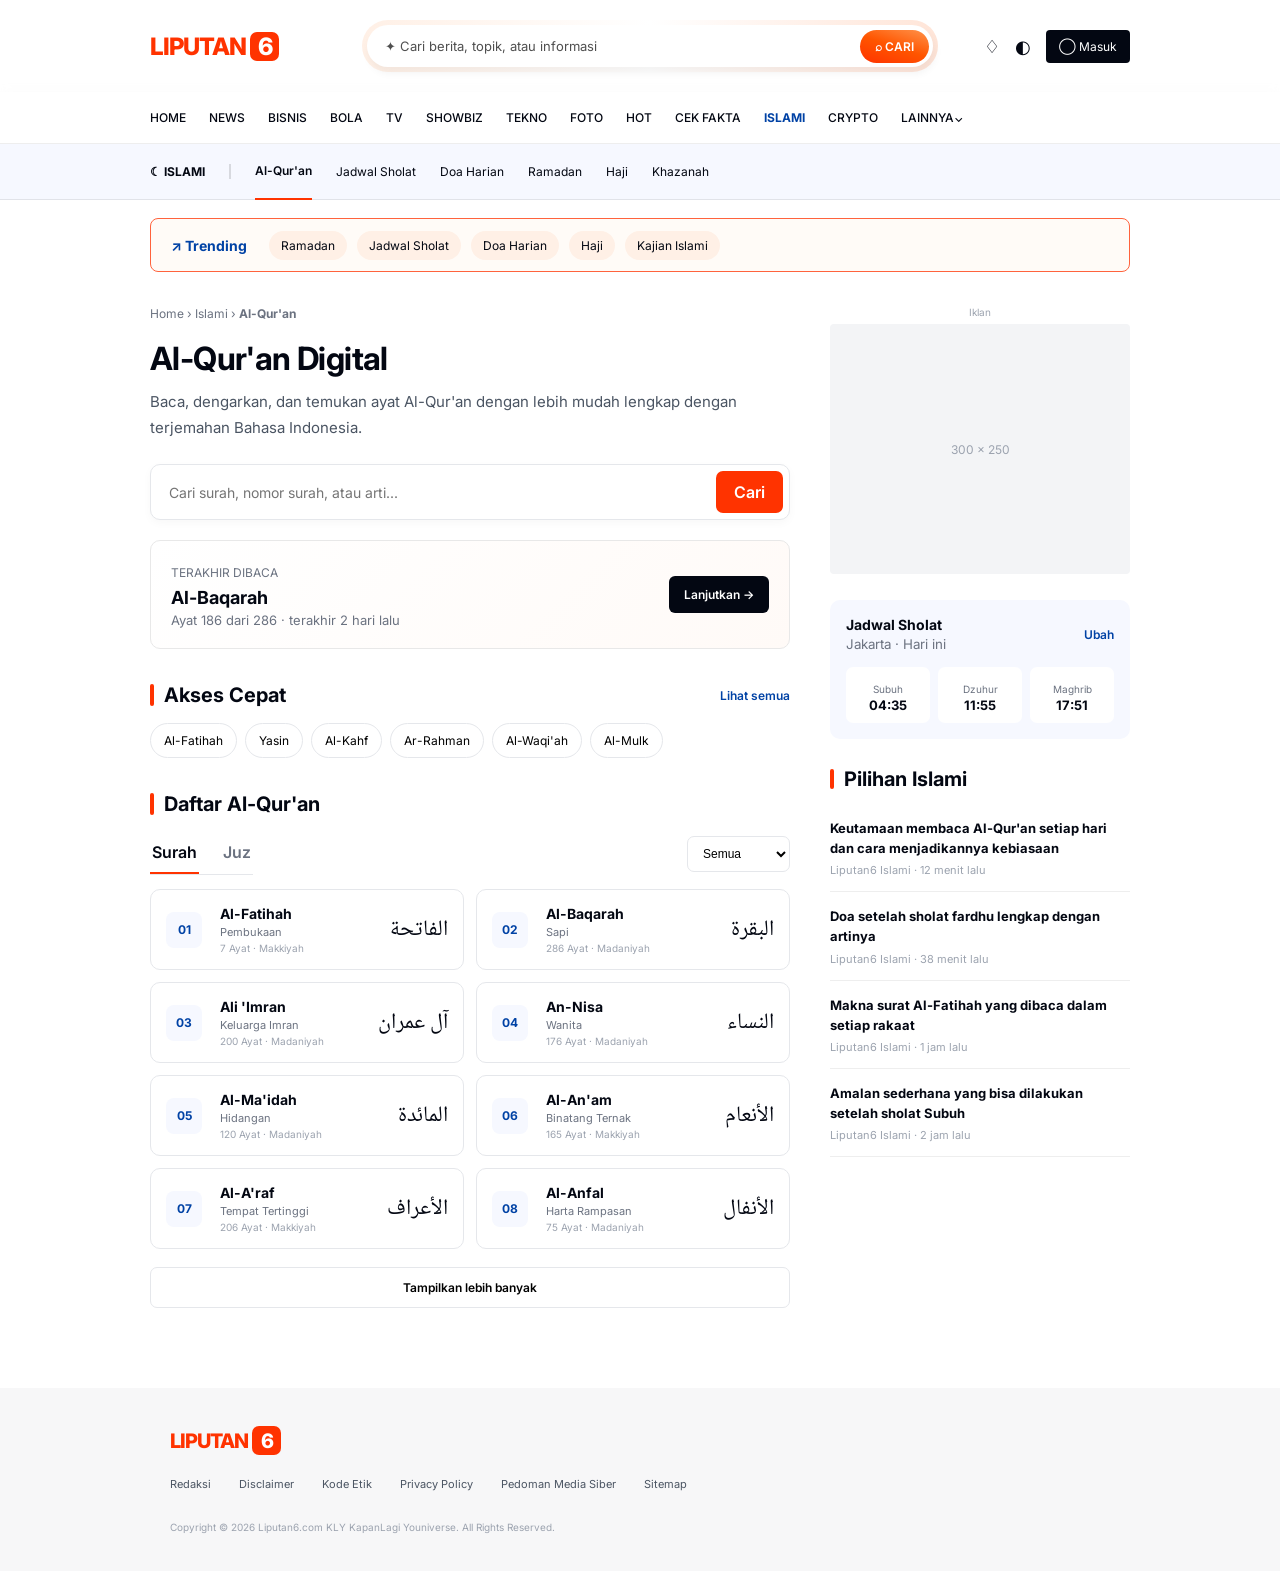
==== index.html @ 3c43d846 "Add initial Liputan6 Quran prototype" ====
<!DOCTYPE html>
<html lang="id">
<head>
<meta charset="UTF-8">
<meta name="viewport" content="width=device-width, initial-scale=1.0">
<title>Liputan6 Quran — Prototype</title>
<style>
@import url('https://fonts.googleapis.com/css2?family=Inter:wght@400;500;600;700&family=Noto+Naskh+Arabic:wght@400;500;600;700&display=swap');
:root{--ink:#030712;--muted:#6B7280;--gray:#4F4F4F;--line:#E5E7EB;--box:#F6F8FF;--orange:#FF3300;--orange-soft:#FFF0E6;--orange-50:#FFFBF7;--blue:#0042A5;--white:#fff;--green:#148440}
*{box-sizing:border-box}body{margin:0;font-family:Inter,Arial,sans-serif;color:var(--ink);background:#fff}button,input{font:inherit}a{text-decoration:none;color:inherit}.topbar{height:92px;display:flex;align-items:center;justify-content:center;background:#fff}.topbar-inner{width:980px;display:grid;grid-template-columns:180px 1fr 160px;align-items:center;gap:32px}.logo{font-size:24px;font-weight:800;letter-spacing:-1px;color:var(--orange)}.logo span{display:inline-flex;width:29px;height:29px;background:var(--orange);color:#fff;border-radius:7px;align-items:center;justify-content:center;margin-left:4px}.global-search{height:52px;padding:5px;border-radius:999px;background:linear-gradient(90deg,#fff0e6,#fff,#ffe5d8)}.global-search-inner{height:42px;border-radius:999px;background:#fff;box-shadow:2px 6px 8px rgba(0,0,0,.05);display:flex;align-items:center;justify-content:space-between;padding-left:18px}.global-search .placeholder{font-size:13px;color:#4F4F4F}.search-btn{border:0;background:linear-gradient(198deg,#ff934b,#ff5500 50%,#ff3300);color:#fff;border-radius:20px;padding:9px 15px;font-size:12px;font-weight:600;margin-right:4px;cursor:pointer}.actions{display:flex;justify-content:flex-end;align-items:center;gap:15px;font-size:18px}.login{background:#030712;color:#fff;border:0;border-radius:4px;padding:9px 13px;font-size:12px}.mainnav{height:52px;border-bottom:1px solid #eee;box-shadow:0 4px 12px rgba(222,222,222,.18);display:flex;justify-content:center;background:#fff}.mainnav-inner{width:980px;display:flex;align-items:center;gap:23px;font-size:12px;font-weight:500;white-space:nowrap}.mainnav .active{color:var(--blue);font-weight:700}.subnav{height:56px;background:var(--box);border-bottom:1px solid rgba(79,79,79,.12);display:flex;justify-content:center}.subnav-inner{width:980px;display:flex;align-items:center;gap:24px;font-size:12px}.subnav .brand{font-weight:700;border-right:2px solid rgba(79,79,79,.18);padding-right:24px}.subnav a.active{font-weight:600;border-bottom:2px solid var(--orange);height:56px;display:flex;align-items:center}.trending{width:980px;margin:18px auto 0;border:1px solid #ff633d;border-radius:8px;background:var(--orange-50);height:54px;display:flex;align-items:center;padding:0 20px;gap:22px;overflow:hidden}.trending-title{font-size:14px;font-weight:700;color:var(--blue);white-space:nowrap}.chips{display:flex;gap:10px;overflow:hidden}.chip{background:var(--orange-soft);border-radius:999px;padding:7px 12px;font-size:12px;white-space:nowrap}.page{width:980px;margin:34px auto 80px;display:grid;grid-template-columns:640px 300px;gap:40px}.breadcrumb{font-size:12px;color:var(--muted);margin-bottom:18px}h1{font-size:32px;line-height:1.25;margin:0 0 10px;letter-spacing:-.6px}.lead{font-size:15px;line-height:1.7;color:#4B5563;margin:0 0 24px}.qsearch{border:1px solid #E5E7EB;border-radius:10px;padding:6px;background:white;box-shadow:0 3px 10px rgba(0,0,0,.03);display:flex;align-items:center;gap:8px}.qsearch input{border:0;outline:0;flex:1;padding:11px 12px;font-size:14px}.qsearch button{border:0;background:var(--orange);color:#fff;border-radius:7px;padding:11px 18px;font-weight:600;cursor:pointer}.continue{margin-top:20px;border:1px solid #E8E8E8;border-radius:10px;padding:20px;display:flex;justify-content:space-between;align-items:center;background:linear-gradient(135deg,#fff,#fffaf7)}.continue small{font-size:12px;color:var(--muted)}.continue h3{font-size:18px;margin:6px 0 4px}.continue p{font-size:13px;color:var(--muted);margin:0}.continue button{border:0;background:#030712;color:#fff;padding:11px 15px;border-radius:6px;font-size:12px;font-weight:600;cursor:pointer}.section{margin-top:34px}.section-head{display:flex;align-items:center;justify-content:space-between;margin-bottom:16px}.section-title{display:flex;align-items:center;gap:10px;font-size:20px;font-weight:700}.section-title:before{content:"";width:4px;height:22px;background:var(--orange);border-radius:3px}.section-link{font-size:12px;color:var(--blue);font-weight:600}.quick{display:flex;gap:8px;flex-wrap:wrap}.quick button{border:1px solid #E5E7EB;background:#fff;border-radius:999px;padding:9px 13px;font-size:12px;cursor:pointer}.quick button:hover{border-color:var(--orange);background:var(--orange-50)}.tabs-row{display:flex;align-items:center;justify-content:space-between;margin-bottom:14px}.tabs{display:flex;border-bottom:1px solid #e5e7eb;gap:22px}.tab{border:0;background:none;padding:10px 2px;font-weight:600;color:#6b7280;cursor:pointer;border-bottom:2px solid transparent}.tab.active{color:var(--ink);border-color:var(--orange)}.filter{border:1px solid #e5e7eb;background:#fff;border-radius:7px;padding:9px 11px;font-size:12px}.surah-grid{display:grid;grid-template-columns:1fr 1fr;gap:12px}.surah{border:1px solid #E5E7EB;border-radius:10px;padding:15px;display:grid;grid-template-columns:42px 1fr auto;gap:12px;align-items:center;cursor:pointer;transition:.18s}.surah:hover{border-color:#FF8E73;box-shadow:0 4px 14px rgba(255,51,0,.07);transform:translateY(-1px)}.num{width:36px;height:36px;border-radius:8px;background:var(--box);display:flex;align-items:center;justify-content:center;font-size:12px;font-weight:700;color:var(--blue)}.surah h4{font-size:14px;margin:0 0 3px}.surah .meaning{font-size:11px;color:var(--muted)}.arabic{font-family:"Noto Naskh Arabic",serif;font-size:22px;text-align:right}.meta{font-size:10px;color:#9CA3AF;margin-top:3px}.load{margin-top:18px;width:100%;padding:12px;border:1px solid #e5e7eb;background:#fff;border-radius:7px;font-size:12px;font-weight:600;cursor:pointer}.adlabel{text-align:center;font-size:10px;color:#9ca3af;margin-bottom:6px}.adbox{height:250px;background:#f3f4f6;border-radius:4px;display:flex;align-items:center;justify-content:center;color:#9ca3af;font-size:12px}.side-section{margin-top:28px}.side-title{display:flex;align-items:center;gap:10px;font-size:20px;font-weight:700;margin-bottom:13px}.side-title:before{content:"";width:4px;height:20px;background:var(--orange);border-radius:2px}.sidecard{border-bottom:1px solid #eee;padding:14px 0}.sidecard strong{font-size:13px;line-height:1.55;display:block}.sidecard span{font-size:11px;color:#9ca3af;display:block;margin-top:5px}.prayer{background:var(--box);border-radius:10px;padding:16px;margin-top:26px}.prayer-head{display:flex;justify-content:space-between;align-items:center}.prayer h4{margin:0;font-size:14px}.prayer small{color:#6b7280}.times{display:grid;grid-template-columns:repeat(3,1fr);gap:8px;margin-top:14px}.time{background:#fff;padding:10px 6px;border-radius:7px;text-align:center}.time b{display:block;font-size:13px}.time span{font-size:10px;color:#6b7280}.reader-overlay{position:fixed;inset:0;background:rgba(3,7,18,.48);display:none;align-items:flex-end;justify-content:center;z-index:20}.reader-overlay.open{display:flex}.reader{background:#fff;width:min(760px,100%);max-height:90vh;border-radius:18px 18px 0 0;overflow:auto;padding:24px}.reader-top{display:flex;align-items:flex-start;justify-content:space-between;border-bottom:1px solid #eee;padding-bottom:16px}.reader-top h2{margin:0;font-size:22px}.reader-top p{margin:5px 0 0;color:#6b7280;font-size:12px}.close{border:0;background:#f3f4f6;border-radius:50%;width:34px;height:34px;cursor:pointer}.verse{padding:24px 0;border-bottom:1px solid #eee}.verse-no{font-size:11px;color:var(--blue);font-weight:700}.verse-ar{font-family:"Noto Naskh Arabic",serif;font-size:32px;line-height:1.8;text-align:right;margin:16px 0}.latin{font-size:13px;font-style:italic;color:#4b5563;line-height:1.7}.translation{font-size:14px;line-height:1.8}.verse-actions{display:flex;gap:8px;margin-top:13px}.verse-actions button{border:1px solid #e5e7eb;background:#fff;border-radius:6px;padding:7px 10px;font-size:11px}.toast{position:fixed;bottom:18px;left:50%;transform:translateX(-50%);background:#030712;color:#fff;padding:10px 14px;border-radius:8px;font-size:12px;opacity:0;pointer-events:none;transition:.2s;z-index:30}.toast.show{opacity:1}.footer{background:#f7f7f8;padding:38px 0;margin-top:70px}.footer-inner{width:940px;margin:auto}.footer .logo{font-size:20px}.footer-links{font-size:11px;color:#4b5563;margin-top:22px;display:flex;gap:28px}.copyright{font-size:10px;color:#9ca3af;margin-top:30px}@media(max-width:900px){.topbar{height:64px}.topbar-inner{width:100%;padding:0 14px;display:flex;justify-content:space-between}.logo{font-size:20px}.logo span{width:25px;height:25px}.global-search{display:none}.actions .icon{display:none}.mainnav{overflow:hidden;height:46px;justify-content:flex-start}.mainnav-inner{padding:0 14px;overflow:auto;gap:20px}.subnav{height:48px;overflow:auto;justify-content:flex-start}.subnav-inner{padding:0 14px;width:max-content}.subnav a.active{height:48px}.trending{display:none}.page{width:auto;margin:22px 14px 60px;display:block}.breadcrumb{margin-bottom:12px}h1{font-size:27px}.lead{font-size:14px}.continue{padding:16px;align-items:flex-start;gap:14px}.continue button{white-space:nowrap}.surah-grid{grid-template-columns:1fr}.sidebar{margin-top:40px}.adbox{height:160px}.footer-inner{width:auto;margin:0 14px}.footer-links{flex-wrap:wrap;gap:14px}.reader{padding:18px}.verse-ar{font-size:28px}}
</style>
</head>
<body>
<header><div class="topbar"><div class="topbar-inner"><div class="logo">LIPUTAN<span>6</span></div><div class="global-search"><div class="global-search-inner"><div class="placeholder">✦ Cari berita, topik, atau informasi</div><button class="search-btn">⌕ CARI</button></div></div><div class="actions"><span class="icon">♢</span><span class="icon">◐</span><button class="login">◯ Masuk</button></div></div></div><nav class="mainnav"><div class="mainnav-inner"><a>HOME</a><a>NEWS</a><a>BISNIS</a><a>BOLA</a><a>TV</a><a>SHOWBIZ</a><a>TEKNO</a><a>FOTO</a><a>HOT</a><a>CEK FAKTA</a><a class="active">ISLAMI</a><a>CRYPTO</a><a>LAINNYA⌄</a></div></nav><div class="subnav"><div class="subnav-inner"><span class="brand">☾ ISLAMI</span><a class="active">Al-Qur'an</a><a>Jadwal Sholat</a><a>Doa Harian</a><a>Ramadan</a><a>Haji</a><a>Khazanah</a></div></div></header>
<div class="trending"><div class="trending-title">↗ Trending</div><div class="chips"><div class="chip">Ramadan</div><div class="chip">Jadwal Sholat</div><div class="chip">Doa Harian</div><div class="chip">Haji</div><div class="chip">Kajian Islami</div></div></div>
<main class="page"><section><div class="breadcrumb">Home › Islami › <b>Al-Qur'an</b></div><h1>Al-Qur'an Digital</h1><p class="lead">Baca, dengarkan, dan temukan ayat Al-Qur'an dengan lebih mudah lengkap dengan terjemahan Bahasa Indonesia.</p><div class="qsearch"><input id="searchInput" placeholder="Cari surah, nomor surah, atau arti..." /><button onclick="doSearch()">Cari</button></div><div class="continue"><div><small>TERAKHIR DIBACA</small><h3>Al-Baqarah</h3><p>Ayat 186 dari 286 · terakhir 2 hari lalu</p></div><button onclick="openReader('Al-Baqarah','البقرة','Sapi · 286 Ayat · Madaniyah')">Lanjutkan →</button></div><div class="section"><div class="section-head"><div class="section-title">Akses Cepat</div><a class="section-link">Lihat semua</a></div><div class="quick"><button onclick="quickOpen('Al-Fatihah','الفاتحة','Pembukaan · 7 Ayat · Makkiyah')">Al-Fatihah</button><button onclick="quickOpen('Yasin','يس','Yasin · 83 Ayat · Makkiyah')">Yasin</button><button onclick="quickOpen('Al-Kahf','الكهف','Gua · 110 Ayat · Makkiyah')">Al-Kahf</button><button onclick="quickOpen('Ar-Rahman','الرحمن','Yang Maha Pengasih · 78 Ayat')">Ar-Rahman</button><button onclick="quickOpen('Al-Waqi\'ah','الواقعة','Hari Kiamat · 96 Ayat')">Al-Waqi'ah</button><button onclick="quickOpen('Al-Mulk','الملك','Kerajaan · 30 Ayat · Makkiyah')">Al-Mulk</button></div></div><div class="section"><div class="section-head"><div class="section-title">Daftar Al-Qur'an</div></div><div class="tabs-row"><div class="tabs"><button class="tab active" data-tab="surah">Surah</button><button class="tab" data-tab="juz">Juz</button></div><select class="filter" id="filter"><option>Semua</option><option>Makkiyah</option><option>Madaniyah</option></select></div><div id="surahGrid" class="surah-grid"></div><button class="load" id="loadBtn" onclick="loadMore()">Tampilkan lebih banyak</button></div></section><aside class="sidebar"><div class="adlabel">Iklan</div><div class="adbox">300 × 250</div><div class="prayer"><div class="prayer-head"><div><h4>Jadwal Sholat</h4><small>Jakarta · Hari ini</small></div><span style="color:#0042A5;font-size:12px;font-weight:600">Ubah</span></div><div class="times"><div class="time"><span>Subuh</span><b>04:35</b></div><div class="time"><span>Dzuhur</span><b>11:55</b></div><div class="time"><span>Maghrib</span><b>17:51</b></div></div></div><div class="side-section"><div class="side-title">Pilihan Islami</div><div class="sidecard"><strong>Keutamaan membaca Al-Qur'an setiap hari dan cara menjadikannya kebiasaan</strong><span>Liputan6 Islami · 12 menit lalu</span></div><div class="sidecard"><strong>Doa setelah sholat fardhu lengkap dengan artinya</strong><span>Liputan6 Islami · 38 menit lalu</span></div><div class="sidecard"><strong>Makna surat Al-Fatihah yang dibaca dalam setiap rakaat</strong><span>Liputan6 Islami · 1 jam lalu</span></div><div class="sidecard"><strong>Amalan sederhana yang bisa dilakukan setelah sholat Subuh</strong><span>Liputan6 Islami · 2 jam lalu</span></div></div></aside></main>
<div class="reader-overlay" id="readerOverlay" onclick="if(event.target===this)closeReader()"><div class="reader"><div class="reader-top"><div><h2 id="readerTitle">Al-Fatihah</h2><p id="readerMeta">Pembukaan · 7 Ayat · Makkiyah</p></div><button class="close" onclick="closeReader()">✕</button></div><div class="verse"><div class="verse-no">AYAT 1</div><div class="verse-ar">بِسْمِ اللَّهِ الرَّحْمَنِ الرَّحِيمِ</div><div class="latin">Bismillāhir-raḥmānir-raḥīm</div><p class="translation">Dengan nama Allah Yang Maha Pengasih, Maha Penyayang.</p><div class="verse-actions"><button onclick="toast('Audio diputar')">▶ Dengarkan</button><button onclick="toast('Ayat disimpan')">♡ Simpan</button><button onclick="toast('Tautan ayat disalin')">↗ Bagikan</button></div></div><div class="verse"><div class="verse-no">AYAT 2</div><div class="verse-ar">الْحَمْدُ لِلَّهِ رَبِّ الْعَالَمِينَ</div><div class="latin">Al-ḥamdu lillāhi rabbil-'ālamīn</div><p class="translation">Segala puji bagi Allah, Tuhan seluruh alam.</p><div class="verse-actions"><button onclick="toast('Audio diputar')">▶ Dengarkan</button><button onclick="toast('Ayat disimpan')">♡ Simpan</button><button onclick="toast('Tautan ayat disalin')">↗ Bagikan</button></div></div></div></div><div class="toast" id="toast"></div><footer class="footer"><div class="footer-inner"><div class="logo">LIPUTAN<span>6</span></div><div class="footer-links"><span>Redaksi</span><span>Disclaimer</span><span>Kode Etik</span><span>Privacy Policy</span><span>Pedoman Media Siber</span><span>Sitemap</span></div><div class="copyright">Copyright © 2026 Liputan6.com KLY KapanLagi Youniverse. All Rights Reserved.</div></div></footer>
<script>
const surahs=[[1,"Al-Fatihah","Pembukaan","الفاتحة","7 Ayat · Makkiyah"],[2,"Al-Baqarah","Sapi","البقرة","286 Ayat · Madaniyah"],[3,"Ali 'Imran","Keluarga Imran","آل عمران","200 Ayat · Madaniyah"],[4,"An-Nisa","Wanita","النساء","176 Ayat · Madaniyah"],[5,"Al-Ma'idah","Hidangan","المائدة","120 Ayat · Madaniyah"],[6,"Al-An'am","Binatang Ternak","الأنعام","165 Ayat · Makkiyah"],[7,"Al-A'raf","Tempat Tertinggi","الأعراف","206 Ayat · Makkiyah"],[8,"Al-Anfal","Harta Rampasan","الأنفال","75 Ayat · Madaniyah"],[9,"At-Taubah","Pengampunan","التوبة","129 Ayat · Madaniyah"],[10,"Yunus","Nabi Yunus","يونس","109 Ayat · Makkiyah"],[11,"Hud","Nabi Hud","هود","123 Ayat · Makkiyah"],[12,"Yusuf","Nabi Yusuf","يوسف","111 Ayat · Makkiyah"],[13,"Ar-Ra'd","Guruh","الرعد","43 Ayat · Madaniyah"],[14,"Ibrahim","Nabi Ibrahim","إبراهيم","52 Ayat · Makkiyah"],[15,"Al-Hijr","Hijr","الحجر","99 Ayat · Makkiyah"],[16,"An-Nahl","Lebah","النحل","128 Ayat · Makkiyah"]];let shown=8;function card(s){return `<div class="surah" onclick="openReader('${s[1].replace(/'/g,"\\'")}','${s[3]}','${s[2]} · ${s[4]}')"><div class="num">${String(s[0]).padStart(2,'0')}</div><div><h4>${s[1]}</h4><div class="meaning">${s[2]}</div><div class="meta">${s[4]}</div></div><div class="arabic">${s[3]}</div></div>`}function render(list=surahs.slice(0,shown)){document.getElementById('surahGrid').innerHTML=list.map(card).join('');document.getElementById('loadBtn').style.display=list.length>=surahs.length?'none':'block'}function loadMore(){shown=Math.min(shown+8,surahs.length);render()}function doSearch(){const q=document.getElementById('searchInput').value.toLowerCase().trim();if(!q){render();return}const f=surahs.filter(s=>s.join(' ').toLowerCase().includes(q));render(f);toast(f.length?`${f.length} surah ditemukan`:'Surah tidak ditemukan')}document.getElementById('searchInput').addEventListener('keydown',e=>{if(e.key==='Enter')doSearch()});document.getElementById('filter').addEventListener('change',e=>{let v=e.target.value;render(v==='Semua'?surahs.slice(0,shown):surahs.filter(s=>s[4].includes(v)))});document.querySelectorAll('.tab').forEach(t=>t.onclick=()=>{document.querySelectorAll('.tab').forEach(x=>x.classList.remove('active'));t.classList.add('active');if(t.dataset.tab==='juz'){document.getElementById('surahGrid').innerHTML=Array.from({length:10},(_,i)=>`<div class="surah"><div class="num">${i+1}</div><div><h4>Juz ${i+1}</h4><div class="meaning">Baca berdasarkan pembagian juz</div></div><div style="font-size:18px">→</div></div>`).join('');document.getElementById('loadBtn').style.display='none'}else render()});function quickOpen(a,b,c){openReader(a,b,c)}function openReader(name,arabic,meta){document.getElementById('readerTitle').textContent=name+' · '+arabic;document.getElementById('readerMeta').textContent=meta;document.getElementById('readerOverlay').classList.add('open');document.body.style.overflow='hidden'}function closeReader(){document.getElementById('readerOverlay').classList.remove('open');document.body.style.overflow=''}function toast(msg){const t=document.getElementById('toast');t.textContent=msg;t.classList.add('show');setTimeout(()=>t.classList.remove('show'),1600)}render();
</script>
</body>
</html>
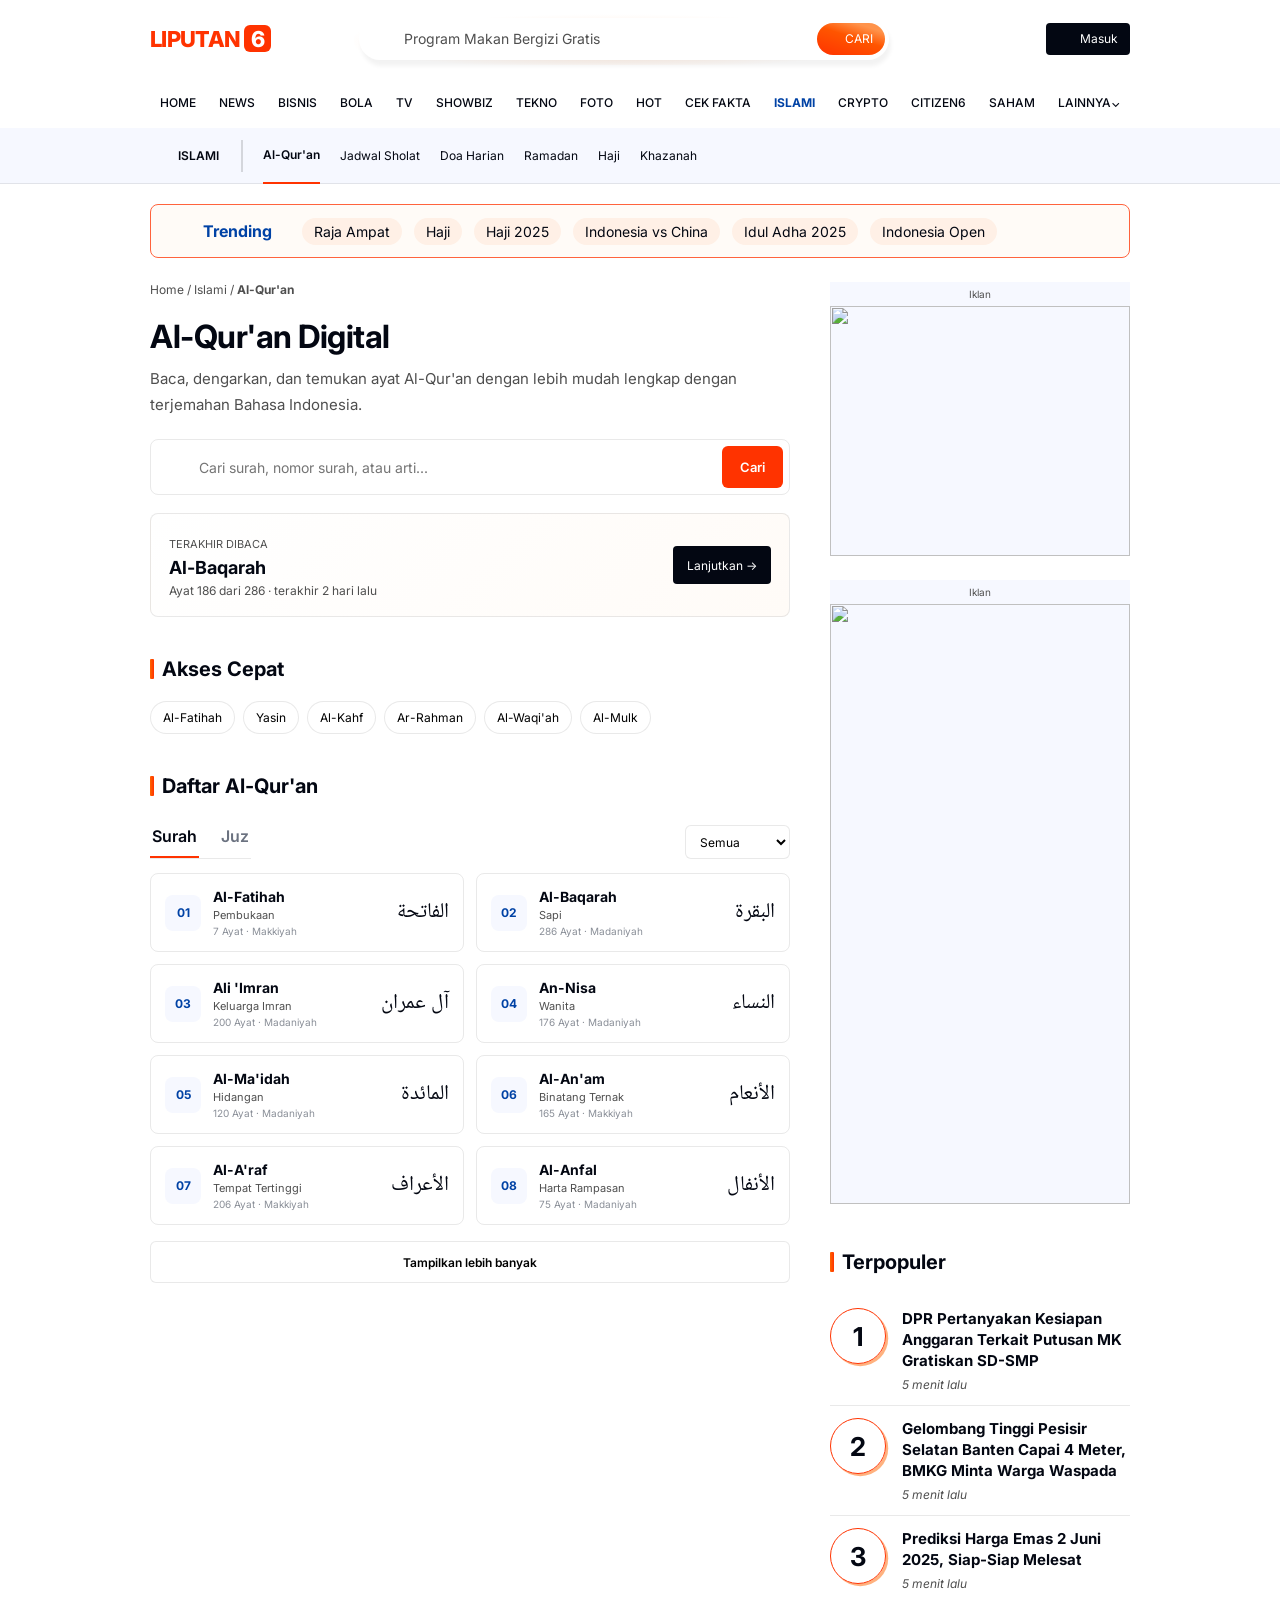
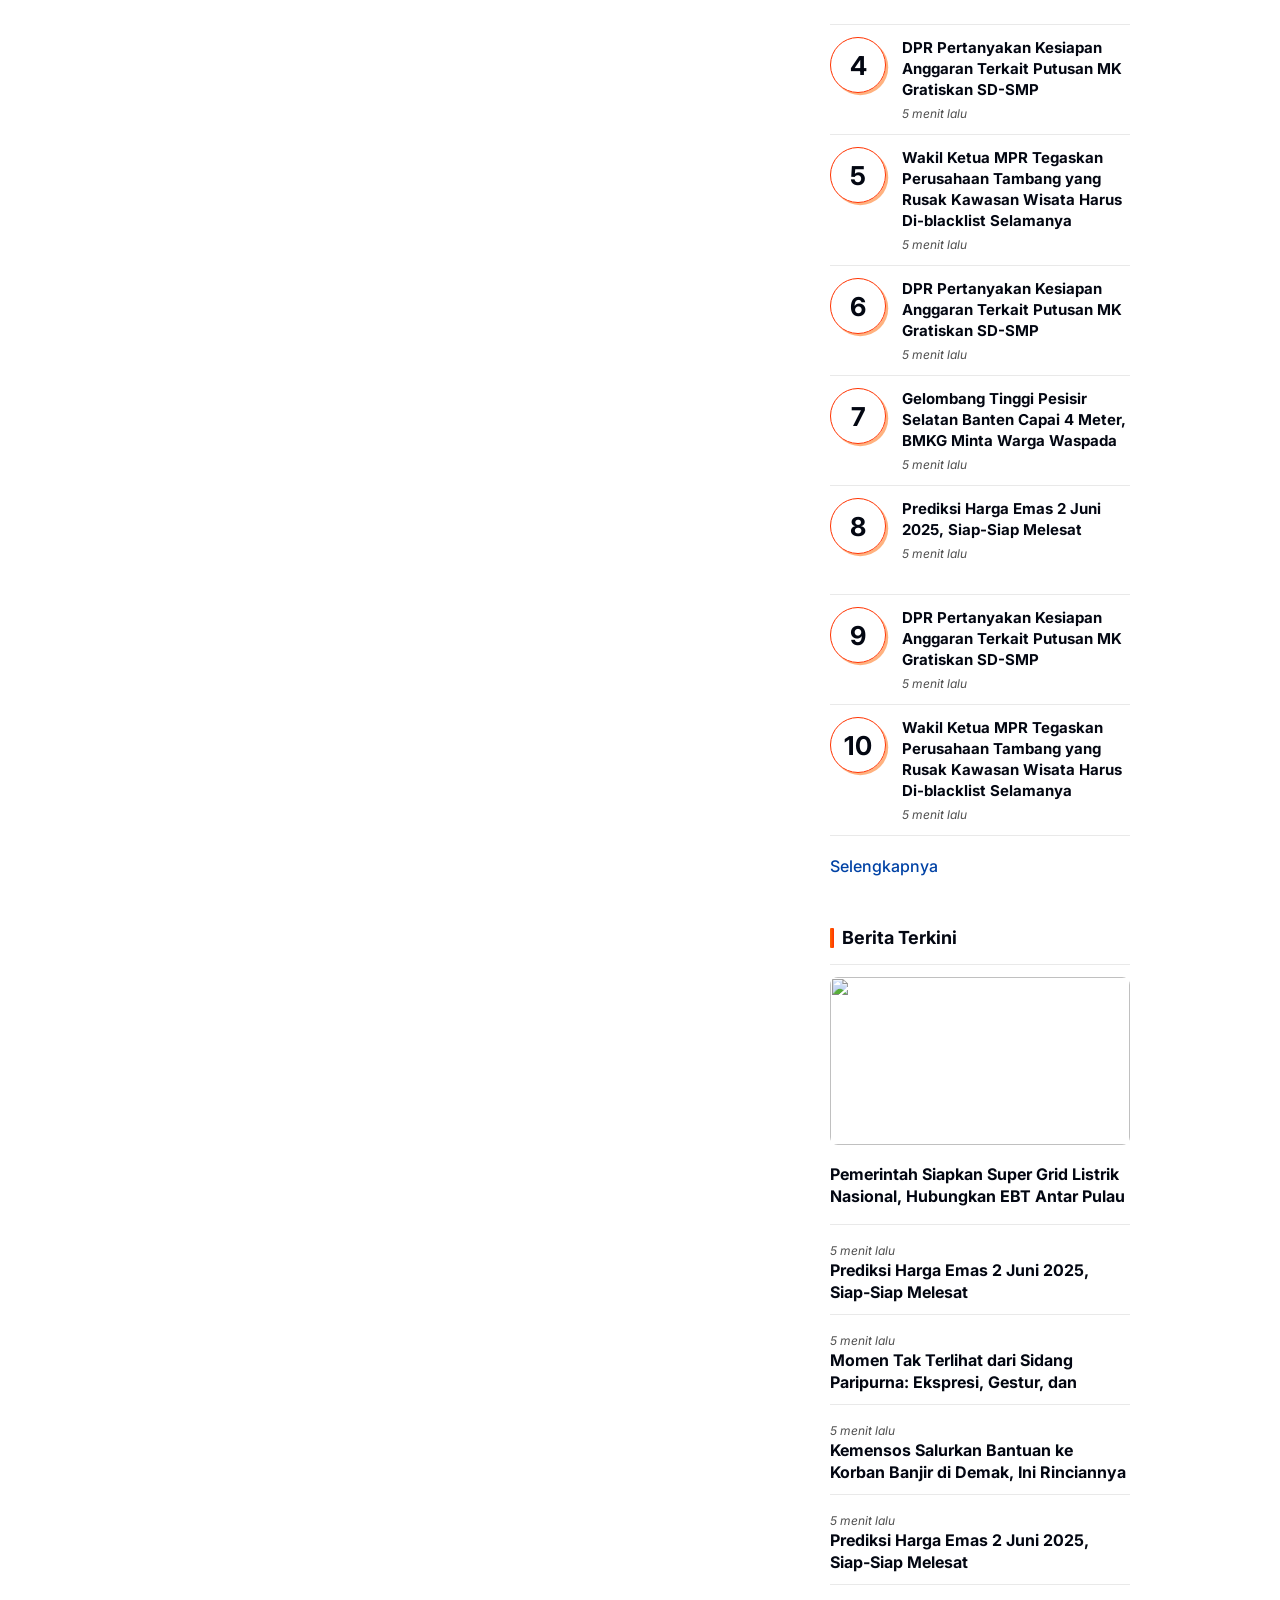
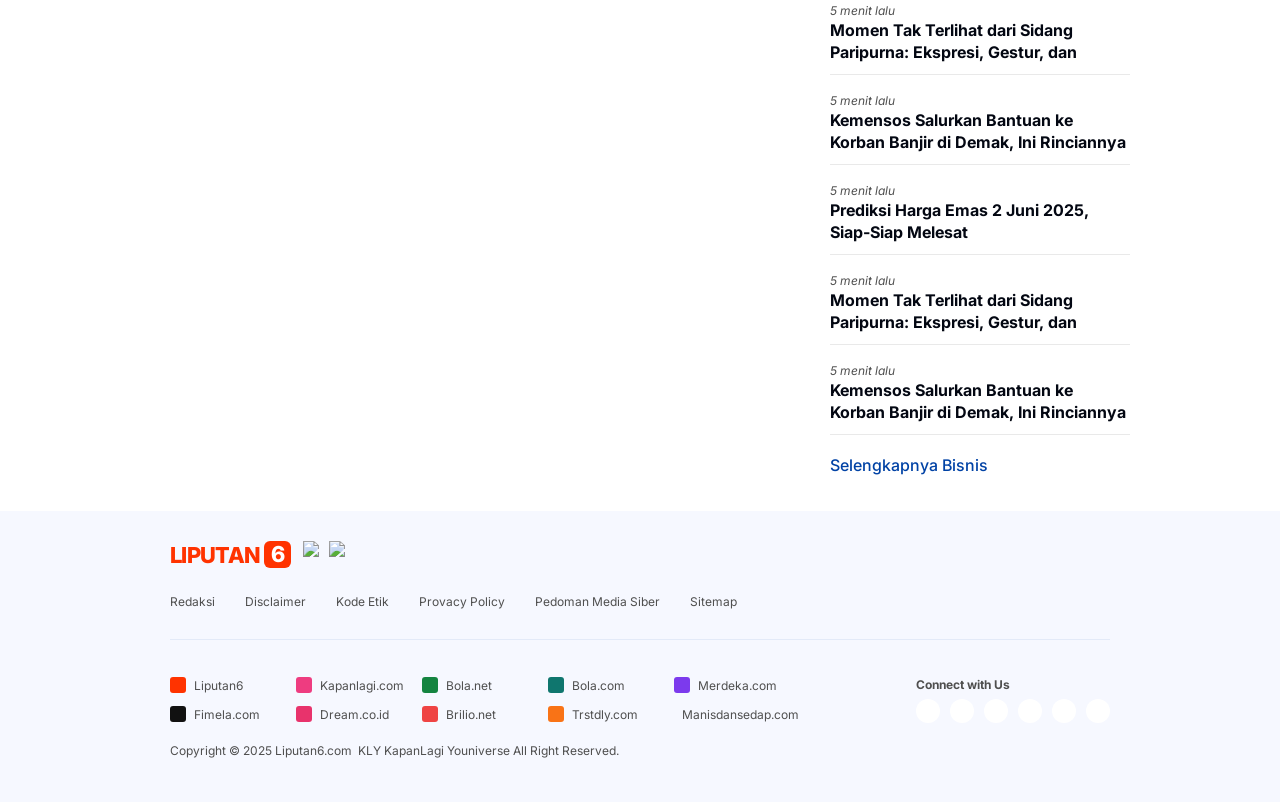
==== commit b9382d89: "Point main entry to Figma-aligned prototype" ====
--- a/index.html
+++ b/index.html
@@ -1,22 +1 @@
-<!DOCTYPE html>
-<html lang="id">
-<head>
-<meta charset="UTF-8">
-<meta name="viewport" content="width=device-width, initial-scale=1.0">
-<title>Liputan6 Quran — Prototype</title>
-<style>
-@import url('https://fonts.googleapis.com/css2?family=Inter:wght@400;500;600;700&family=Noto+Naskh+Arabic:wght@400;500;600;700&display=swap');
-:root{--ink:#030712;--muted:#6B7280;--gray:#4F4F4F;--line:#E5E7EB;--box:#F6F8FF;--orange:#FF3300;--orange-soft:#FFF0E6;--orange-50:#FFFBF7;--blue:#0042A5;--white:#fff;--green:#148440}
-*{box-sizing:border-box}body{margin:0;font-family:Inter,Arial,sans-serif;color:var(--ink);background:#fff}button,input{font:inherit}a{text-decoration:none;color:inherit}.topbar{height:92px;display:flex;align-items:center;justify-content:center;background:#fff}.topbar-inner{width:980px;display:grid;grid-template-columns:180px 1fr 160px;align-items:center;gap:32px}.logo{font-size:24px;font-weight:800;letter-spacing:-1px;color:var(--orange)}.logo span{display:inline-flex;width:29px;height:29px;background:var(--orange);color:#fff;border-radius:7px;align-items:center;justify-content:center;margin-left:4px}.global-search{height:52px;padding:5px;border-radius:999px;background:linear-gradient(90deg,#fff0e6,#fff,#ffe5d8)}.global-search-inner{height:42px;border-radius:999px;background:#fff;box-shadow:2px 6px 8px rgba(0,0,0,.05);display:flex;align-items:center;justify-content:space-between;padding-left:18px}.global-search .placeholder{font-size:13px;color:#4F4F4F}.search-btn{border:0;background:linear-gradient(198deg,#ff934b,#ff5500 50%,#ff3300);color:#fff;border-radius:20px;padding:9px 15px;font-size:12px;font-weight:600;margin-right:4px;cursor:pointer}.actions{display:flex;justify-content:flex-end;align-items:center;gap:15px;font-size:18px}.login{background:#030712;color:#fff;border:0;border-radius:4px;padding:9px 13px;font-size:12px}.mainnav{height:52px;border-bottom:1px solid #eee;box-shadow:0 4px 12px rgba(222,222,222,.18);display:flex;justify-content:center;background:#fff}.mainnav-inner{width:980px;display:flex;align-items:center;gap:23px;font-size:12px;font-weight:500;white-space:nowrap}.mainnav .active{color:var(--blue);font-weight:700}.subnav{height:56px;background:var(--box);border-bottom:1px solid rgba(79,79,79,.12);display:flex;justify-content:center}.subnav-inner{width:980px;display:flex;align-items:center;gap:24px;font-size:12px}.subnav .brand{font-weight:700;border-right:2px solid rgba(79,79,79,.18);padding-right:24px}.subnav a.active{font-weight:600;border-bottom:2px solid var(--orange);height:56px;display:flex;align-items:center}.trending{width:980px;margin:18px auto 0;border:1px solid #ff633d;border-radius:8px;background:var(--orange-50);height:54px;display:flex;align-items:center;padding:0 20px;gap:22px;overflow:hidden}.trending-title{font-size:14px;font-weight:700;color:var(--blue);white-space:nowrap}.chips{display:flex;gap:10px;overflow:hidden}.chip{background:var(--orange-soft);border-radius:999px;padding:7px 12px;font-size:12px;white-space:nowrap}.page{width:980px;margin:34px auto 80px;display:grid;grid-template-columns:640px 300px;gap:40px}.breadcrumb{font-size:12px;color:var(--muted);margin-bottom:18px}h1{font-size:32px;line-height:1.25;margin:0 0 10px;letter-spacing:-.6px}.lead{font-size:15px;line-height:1.7;color:#4B5563;margin:0 0 24px}.qsearch{border:1px solid #E5E7EB;border-radius:10px;padding:6px;background:white;box-shadow:0 3px 10px rgba(0,0,0,.03);display:flex;align-items:center;gap:8px}.qsearch input{border:0;outline:0;flex:1;padding:11px 12px;font-size:14px}.qsearch button{border:0;background:var(--orange);color:#fff;border-radius:7px;padding:11px 18px;font-weight:600;cursor:pointer}.continue{margin-top:20px;border:1px solid #E8E8E8;border-radius:10px;padding:20px;display:flex;justify-content:space-between;align-items:center;background:linear-gradient(135deg,#fff,#fffaf7)}.continue small{font-size:12px;color:var(--muted)}.continue h3{font-size:18px;margin:6px 0 4px}.continue p{font-size:13px;color:var(--muted);margin:0}.continue button{border:0;background:#030712;color:#fff;padding:11px 15px;border-radius:6px;font-size:12px;font-weight:600;cursor:pointer}.section{margin-top:34px}.section-head{display:flex;align-items:center;justify-content:space-between;margin-bottom:16px}.section-title{display:flex;align-items:center;gap:10px;font-size:20px;font-weight:700}.section-title:before{content:"";width:4px;height:22px;background:var(--orange);border-radius:3px}.section-link{font-size:12px;color:var(--blue);font-weight:600}.quick{display:flex;gap:8px;flex-wrap:wrap}.quick button{border:1px solid #E5E7EB;background:#fff;border-radius:999px;padding:9px 13px;font-size:12px;cursor:pointer}.quick button:hover{border-color:var(--orange);background:var(--orange-50)}.tabs-row{display:flex;align-items:center;justify-content:space-between;margin-bottom:14px}.tabs{display:flex;border-bottom:1px solid #e5e7eb;gap:22px}.tab{border:0;background:none;padding:10px 2px;font-weight:600;color:#6b7280;cursor:pointer;border-bottom:2px solid transparent}.tab.active{color:var(--ink);border-color:var(--orange)}.filter{border:1px solid #e5e7eb;background:#fff;border-radius:7px;padding:9px 11px;font-size:12px}.surah-grid{display:grid;grid-template-columns:1fr 1fr;gap:12px}.surah{border:1px solid #E5E7EB;border-radius:10px;padding:15px;display:grid;grid-template-columns:42px 1fr auto;gap:12px;align-items:center;cursor:pointer;transition:.18s}.surah:hover{border-color:#FF8E73;box-shadow:0 4px 14px rgba(255,51,0,.07);transform:translateY(-1px)}.num{width:36px;height:36px;border-radius:8px;background:var(--box);display:flex;align-items:center;justify-content:center;font-size:12px;font-weight:700;color:var(--blue)}.surah h4{font-size:14px;margin:0 0 3px}.surah .meaning{font-size:11px;color:var(--muted)}.arabic{font-family:"Noto Naskh Arabic",serif;font-size:22px;text-align:right}.meta{font-size:10px;color:#9CA3AF;margin-top:3px}.load{margin-top:18px;width:100%;padding:12px;border:1px solid #e5e7eb;background:#fff;border-radius:7px;font-size:12px;font-weight:600;cursor:pointer}.adlabel{text-align:center;font-size:10px;color:#9ca3af;margin-bottom:6px}.adbox{height:250px;background:#f3f4f6;border-radius:4px;display:flex;align-items:center;justify-content:center;color:#9ca3af;font-size:12px}.side-section{margin-top:28px}.side-title{display:flex;align-items:center;gap:10px;font-size:20px;font-weight:700;margin-bottom:13px}.side-title:before{content:"";width:4px;height:20px;background:var(--orange);border-radius:2px}.sidecard{border-bottom:1px solid #eee;padding:14px 0}.sidecard strong{font-size:13px;line-height:1.55;display:block}.sidecard span{font-size:11px;color:#9ca3af;display:block;margin-top:5px}.prayer{background:var(--box);border-radius:10px;padding:16px;margin-top:26px}.prayer-head{display:flex;justify-content:space-between;align-items:center}.prayer h4{margin:0;font-size:14px}.prayer small{color:#6b7280}.times{display:grid;grid-template-columns:repeat(3,1fr);gap:8px;margin-top:14px}.time{background:#fff;padding:10px 6px;border-radius:7px;text-align:center}.time b{display:block;font-size:13px}.time span{font-size:10px;color:#6b7280}.reader-overlay{position:fixed;inset:0;background:rgba(3,7,18,.48);display:none;align-items:flex-end;justify-content:center;z-index:20}.reader-overlay.open{display:flex}.reader{background:#fff;width:min(760px,100%);max-height:90vh;border-radius:18px 18px 0 0;overflow:auto;padding:24px}.reader-top{display:flex;align-items:flex-start;justify-content:space-between;border-bottom:1px solid #eee;padding-bottom:16px}.reader-top h2{margin:0;font-size:22px}.reader-top p{margin:5px 0 0;color:#6b7280;font-size:12px}.close{border:0;background:#f3f4f6;border-radius:50%;width:34px;height:34px;cursor:pointer}.verse{padding:24px 0;border-bottom:1px solid #eee}.verse-no{font-size:11px;color:var(--blue);font-weight:700}.verse-ar{font-family:"Noto Naskh Arabic",serif;font-size:32px;line-height:1.8;text-align:right;margin:16px 0}.latin{font-size:13px;font-style:italic;color:#4b5563;line-height:1.7}.translation{font-size:14px;line-height:1.8}.verse-actions{display:flex;gap:8px;margin-top:13px}.verse-actions button{border:1px solid #e5e7eb;background:#fff;border-radius:6px;padding:7px 10px;font-size:11px}.toast{position:fixed;bottom:18px;left:50%;transform:translateX(-50%);background:#030712;color:#fff;padding:10px 14px;border-radius:8px;font-size:12px;opacity:0;pointer-events:none;transition:.2s;z-index:30}.toast.show{opacity:1}.footer{background:#f7f7f8;padding:38px 0;margin-top:70px}.footer-inner{width:940px;margin:auto}.footer .logo{font-size:20px}.footer-links{font-size:11px;color:#4b5563;margin-top:22px;display:flex;gap:28px}.copyright{font-size:10px;color:#9ca3af;margin-top:30px}@media(max-width:900px){.topbar{height:64px}.topbar-inner{width:100%;padding:0 14px;display:flex;justify-content:space-between}.logo{font-size:20px}.logo span{width:25px;height:25px}.global-search{display:none}.actions .icon{display:none}.mainnav{overflow:hidden;height:46px;justify-content:flex-start}.mainnav-inner{padding:0 14px;overflow:auto;gap:20px}.subnav{height:48px;overflow:auto;justify-content:flex-start}.subnav-inner{padding:0 14px;width:max-content}.subnav a.active{height:48px}.trending{display:none}.page{width:auto;margin:22px 14px 60px;display:block}.breadcrumb{margin-bottom:12px}h1{font-size:27px}.lead{font-size:14px}.continue{padding:16px;align-items:flex-start;gap:14px}.continue button{white-space:nowrap}.surah-grid{grid-template-columns:1fr}.sidebar{margin-top:40px}.adbox{height:160px}.footer-inner{width:auto;margin:0 14px}.footer-links{flex-wrap:wrap;gap:14px}.reader{padding:18px}.verse-ar{font-size:28px}}
-</style>
-</head>
-<body>
-<header><div class="topbar"><div class="topbar-inner"><div class="logo">LIPUTAN<span>6</span></div><div class="global-search"><div class="global-search-inner"><div class="placeholder">✦ Cari berita, topik, atau informasi</div><button class="search-btn">⌕ CARI</button></div></div><div class="actions"><span class="icon">♢</span><span class="icon">◐</span><button class="login">◯ Masuk</button></div></div></div><nav class="mainnav"><div class="mainnav-inner"><a>HOME</a><a>NEWS</a><a>BISNIS</a><a>BOLA</a><a>TV</a><a>SHOWBIZ</a><a>TEKNO</a><a>FOTO</a><a>HOT</a><a>CEK FAKTA</a><a class="active">ISLAMI</a><a>CRYPTO</a><a>LAINNYA⌄</a></div></nav><div class="subnav"><div class="subnav-inner"><span class="brand">☾ ISLAMI</span><a class="active">Al-Qur'an</a><a>Jadwal Sholat</a><a>Doa Harian</a><a>Ramadan</a><a>Haji</a><a>Khazanah</a></div></div></header>
-<div class="trending"><div class="trending-title">↗ Trending</div><div class="chips"><div class="chip">Ramadan</div><div class="chip">Jadwal Sholat</div><div class="chip">Doa Harian</div><div class="chip">Haji</div><div class="chip">Kajian Islami</div></div></div>
-<main class="page"><section><div class="breadcrumb">Home › Islami › <b>Al-Qur'an</b></div><h1>Al-Qur'an Digital</h1><p class="lead">Baca, dengarkan, dan temukan ayat Al-Qur'an dengan lebih mudah lengkap dengan terjemahan Bahasa Indonesia.</p><div class="qsearch"><input id="searchInput" placeholder="Cari surah, nomor surah, atau arti..." /><button onclick="doSearch()">Cari</button></div><div class="continue"><div><small>TERAKHIR DIBACA</small><h3>Al-Baqarah</h3><p>Ayat 186 dari 286 · terakhir 2 hari lalu</p></div><button onclick="openReader('Al-Baqarah','البقرة','Sapi · 286 Ayat · Madaniyah')">Lanjutkan →</button></div><div class="section"><div class="section-head"><div class="section-title">Akses Cepat</div><a class="section-link">Lihat semua</a></div><div class="quick"><button onclick="quickOpen('Al-Fatihah','الفاتحة','Pembukaan · 7 Ayat · Makkiyah')">Al-Fatihah</button><button onclick="quickOpen('Yasin','يس','Yasin · 83 Ayat · Makkiyah')">Yasin</button><button onclick="quickOpen('Al-Kahf','الكهف','Gua · 110 Ayat · Makkiyah')">Al-Kahf</button><button onclick="quickOpen('Ar-Rahman','الرحمن','Yang Maha Pengasih · 78 Ayat')">Ar-Rahman</button><button onclick="quickOpen('Al-Waqi\'ah','الواقعة','Hari Kiamat · 96 Ayat')">Al-Waqi'ah</button><button onclick="quickOpen('Al-Mulk','الملك','Kerajaan · 30 Ayat · Makkiyah')">Al-Mulk</button></div></div><div class="section"><div class="section-head"><div class="section-title">Daftar Al-Qur'an</div></div><div class="tabs-row"><div class="tabs"><button class="tab active" data-tab="surah">Surah</button><button class="tab" data-tab="juz">Juz</button></div><select class="filter" id="filter"><option>Semua</option><option>Makkiyah</option><option>Madaniyah</option></select></div><div id="surahGrid" class="surah-grid"></div><button class="load" id="loadBtn" onclick="loadMore()">Tampilkan lebih banyak</button></div></section><aside class="sidebar"><div class="adlabel">Iklan</div><div class="adbox">300 × 250</div><div class="prayer"><div class="prayer-head"><div><h4>Jadwal Sholat</h4><small>Jakarta · Hari ini</small></div><span style="color:#0042A5;font-size:12px;font-weight:600">Ubah</span></div><div class="times"><div class="time"><span>Subuh</span><b>04:35</b></div><div class="time"><span>Dzuhur</span><b>11:55</b></div><div class="time"><span>Maghrib</span><b>17:51</b></div></div></div><div class="side-section"><div class="side-title">Pilihan Islami</div><div class="sidecard"><strong>Keutamaan membaca Al-Qur'an setiap hari dan cara menjadikannya kebiasaan</strong><span>Liputan6 Islami · 12 menit lalu</span></div><div class="sidecard"><strong>Doa setelah sholat fardhu lengkap dengan artinya</strong><span>Liputan6 Islami · 38 menit lalu</span></div><div class="sidecard"><strong>Makna surat Al-Fatihah yang dibaca dalam setiap rakaat</strong><span>Liputan6 Islami · 1 jam lalu</span></div><div class="sidecard"><strong>Amalan sederhana yang bisa dilakukan setelah sholat Subuh</strong><span>Liputan6 Islami · 2 jam lalu</span></div></div></aside></main>
-<div class="reader-overlay" id="readerOverlay" onclick="if(event.target===this)closeReader()"><div class="reader"><div class="reader-top"><div><h2 id="readerTitle">Al-Fatihah</h2><p id="readerMeta">Pembukaan · 7 Ayat · Makkiyah</p></div><button class="close" onclick="closeReader()">✕</button></div><div class="verse"><div class="verse-no">AYAT 1</div><div class="verse-ar">بِسْمِ اللَّهِ الرَّحْمَنِ الرَّحِيمِ</div><div class="latin">Bismillāhir-raḥmānir-raḥīm</div><p class="translation">Dengan nama Allah Yang Maha Pengasih, Maha Penyayang.</p><div class="verse-actions"><button onclick="toast('Audio diputar')">▶ Dengarkan</button><button onclick="toast('Ayat disimpan')">♡ Simpan</button><button onclick="toast('Tautan ayat disalin')">↗ Bagikan</button></div></div><div class="verse"><div class="verse-no">AYAT 2</div><div class="verse-ar">الْحَمْدُ لِلَّهِ رَبِّ الْعَالَمِينَ</div><div class="latin">Al-ḥamdu lillāhi rabbil-'ālamīn</div><p class="translation">Segala puji bagi Allah, Tuhan seluruh alam.</p><div class="verse-actions"><button onclick="toast('Audio diputar')">▶ Dengarkan</button><button onclick="toast('Ayat disimpan')">♡ Simpan</button><button onclick="toast('Tautan ayat disalin')">↗ Bagikan</button></div></div></div></div><div class="toast" id="toast"></div><footer class="footer"><div class="footer-inner"><div class="logo">LIPUTAN<span>6</span></div><div class="footer-links"><span>Redaksi</span><span>Disclaimer</span><span>Kode Etik</span><span>Privacy Policy</span><span>Pedoman Media Siber</span><span>Sitemap</span></div><div class="copyright">Copyright © 2026 Liputan6.com KLY KapanLagi Youniverse. All Rights Reserved.</div></div></footer>
-<script>
-const surahs=[[1,"Al-Fatihah","Pembukaan","الفاتحة","7 Ayat · Makkiyah"],[2,"Al-Baqarah","Sapi","البقرة","286 Ayat · Madaniyah"],[3,"Ali 'Imran","Keluarga Imran","آل عمران","200 Ayat · Madaniyah"],[4,"An-Nisa","Wanita","النساء","176 Ayat · Madaniyah"],[5,"Al-Ma'idah","Hidangan","المائدة","120 Ayat · Madaniyah"],[6,"Al-An'am","Binatang Ternak","الأنعام","165 Ayat · Makkiyah"],[7,"Al-A'raf","Tempat Tertinggi","الأعراف","206 Ayat · Makkiyah"],[8,"Al-Anfal","Harta Rampasan","الأنفال","75 Ayat · Madaniyah"],[9,"At-Taubah","Pengampunan","التوبة","129 Ayat · Madaniyah"],[10,"Yunus","Nabi Yunus","يونس","109 Ayat · Makkiyah"],[11,"Hud","Nabi Hud","هود","123 Ayat · Makkiyah"],[12,"Yusuf","Nabi Yusuf","يوسف","111 Ayat · Makkiyah"],[13,"Ar-Ra'd","Guruh","الرعد","43 Ayat · Madaniyah"],[14,"Ibrahim","Nabi Ibrahim","إبراهيم","52 Ayat · Makkiyah"],[15,"Al-Hijr","Hijr","الحجر","99 Ayat · Makkiyah"],[16,"An-Nahl","Lebah","النحل","128 Ayat · Makkiyah"]];let shown=8;function card(s){return `<div class="surah" onclick="openReader('${s[1].replace(/'/g,"\\'")}','${s[3]}','${s[2]} · ${s[4]}')"><div class="num">${String(s[0]).padStart(2,'0')}</div><div><h4>${s[1]}</h4><div class="meaning">${s[2]}</div><div class="meta">${s[4]}</div></div><div class="arabic">${s[3]}</div></div>`}function render(list=surahs.slice(0,shown)){document.getElementById('surahGrid').innerHTML=list.map(card).join('');document.getElementById('loadBtn').style.display=list.length>=surahs.length?'none':'block'}function loadMore(){shown=Math.min(shown+8,surahs.length);render()}function doSearch(){const q=document.getElementById('searchInput').value.toLowerCase().trim();if(!q){render();return}const f=surahs.filter(s=>s.join(' ').toLowerCase().includes(q));render(f);toast(f.length?`${f.length} surah ditemukan`:'Surah tidak ditemukan')}document.getElementById('searchInput').addEventListener('keydown',e=>{if(e.key==='Enter')doSearch()});document.getElementById('filter').addEventListener('change',e=>{let v=e.target.value;render(v==='Semua'?surahs.slice(0,shown):surahs.filter(s=>s[4].includes(v)))});document.querySelectorAll('.tab').forEach(t=>t.onclick=()=>{document.querySelectorAll('.tab').forEach(x=>x.classList.remove('active'));t.classList.add('active');if(t.dataset.tab==='juz'){document.getElementById('surahGrid').innerHTML=Array.from({length:10},(_,i)=>`<div class="surah"><div class="num">${i+1}</div><div><h4>Juz ${i+1}</h4><div class="meaning">Baca berdasarkan pembagian juz</div></div><div style="font-size:18px">→</div></div>`).join('');document.getElementById('loadBtn').style.display='none'}else render()});function quickOpen(a,b,c){openReader(a,b,c)}function openReader(name,arabic,meta){document.getElementById('readerTitle').textContent=name+' · '+arabic;document.getElementById('readerMeta').textContent=meta;document.getElementById('readerOverlay').classList.add('open');document.body.style.overflow='hidden'}function closeReader(){document.getElementById('readerOverlay').classList.remove('open');document.body.style.overflow=''}function toast(msg){const t=document.getElementById('toast');t.textContent=msg;t.classList.add('show');setTimeout(()=>t.classList.remove('show'),1600)}render();
-</script>
-</body>
-</html>+<!doctype html><html><head><meta charset="utf-8"><meta http-equiv="refresh" content="0; url=./prototype-v2.html"><meta name="viewport" content="width=device-width,initial-scale=1"><title>Al-Qur'an Liputan6</title></head><body><script>location.replace('./prototype-v2.html')</script></body></html>
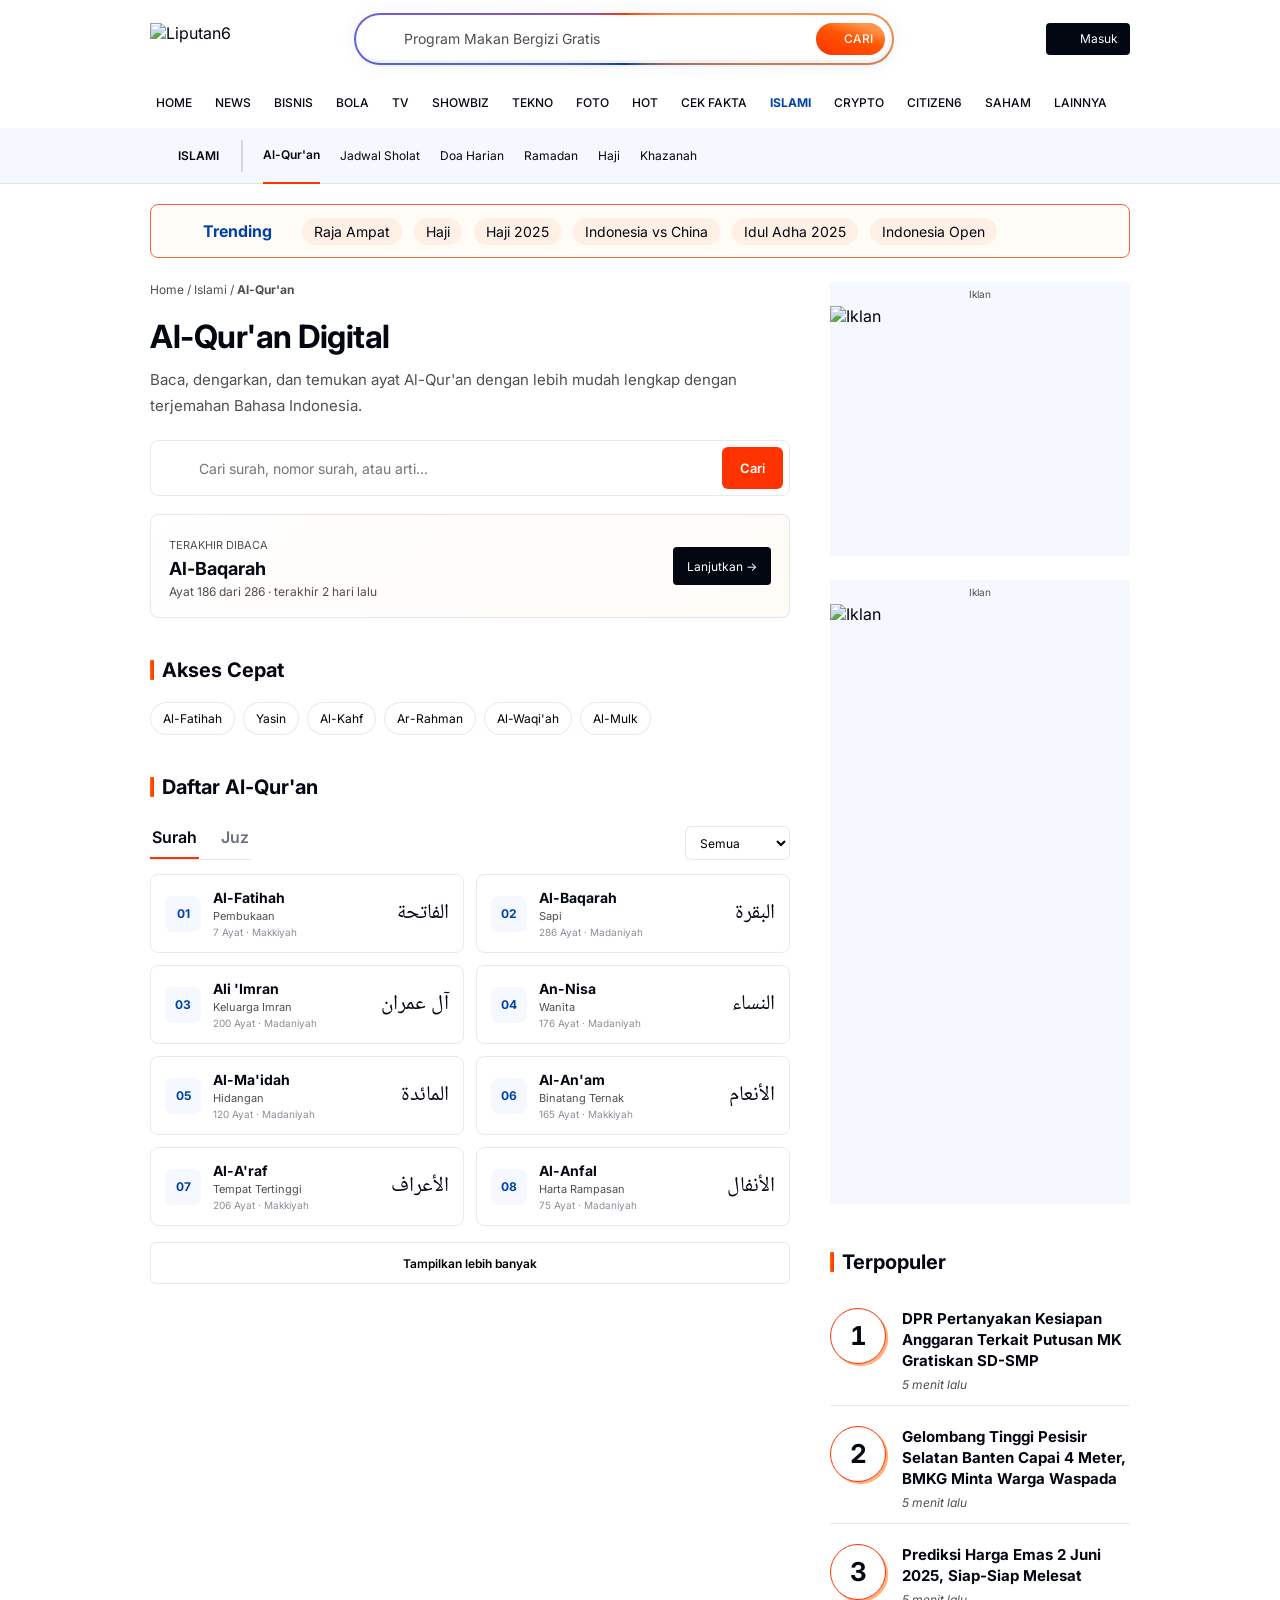
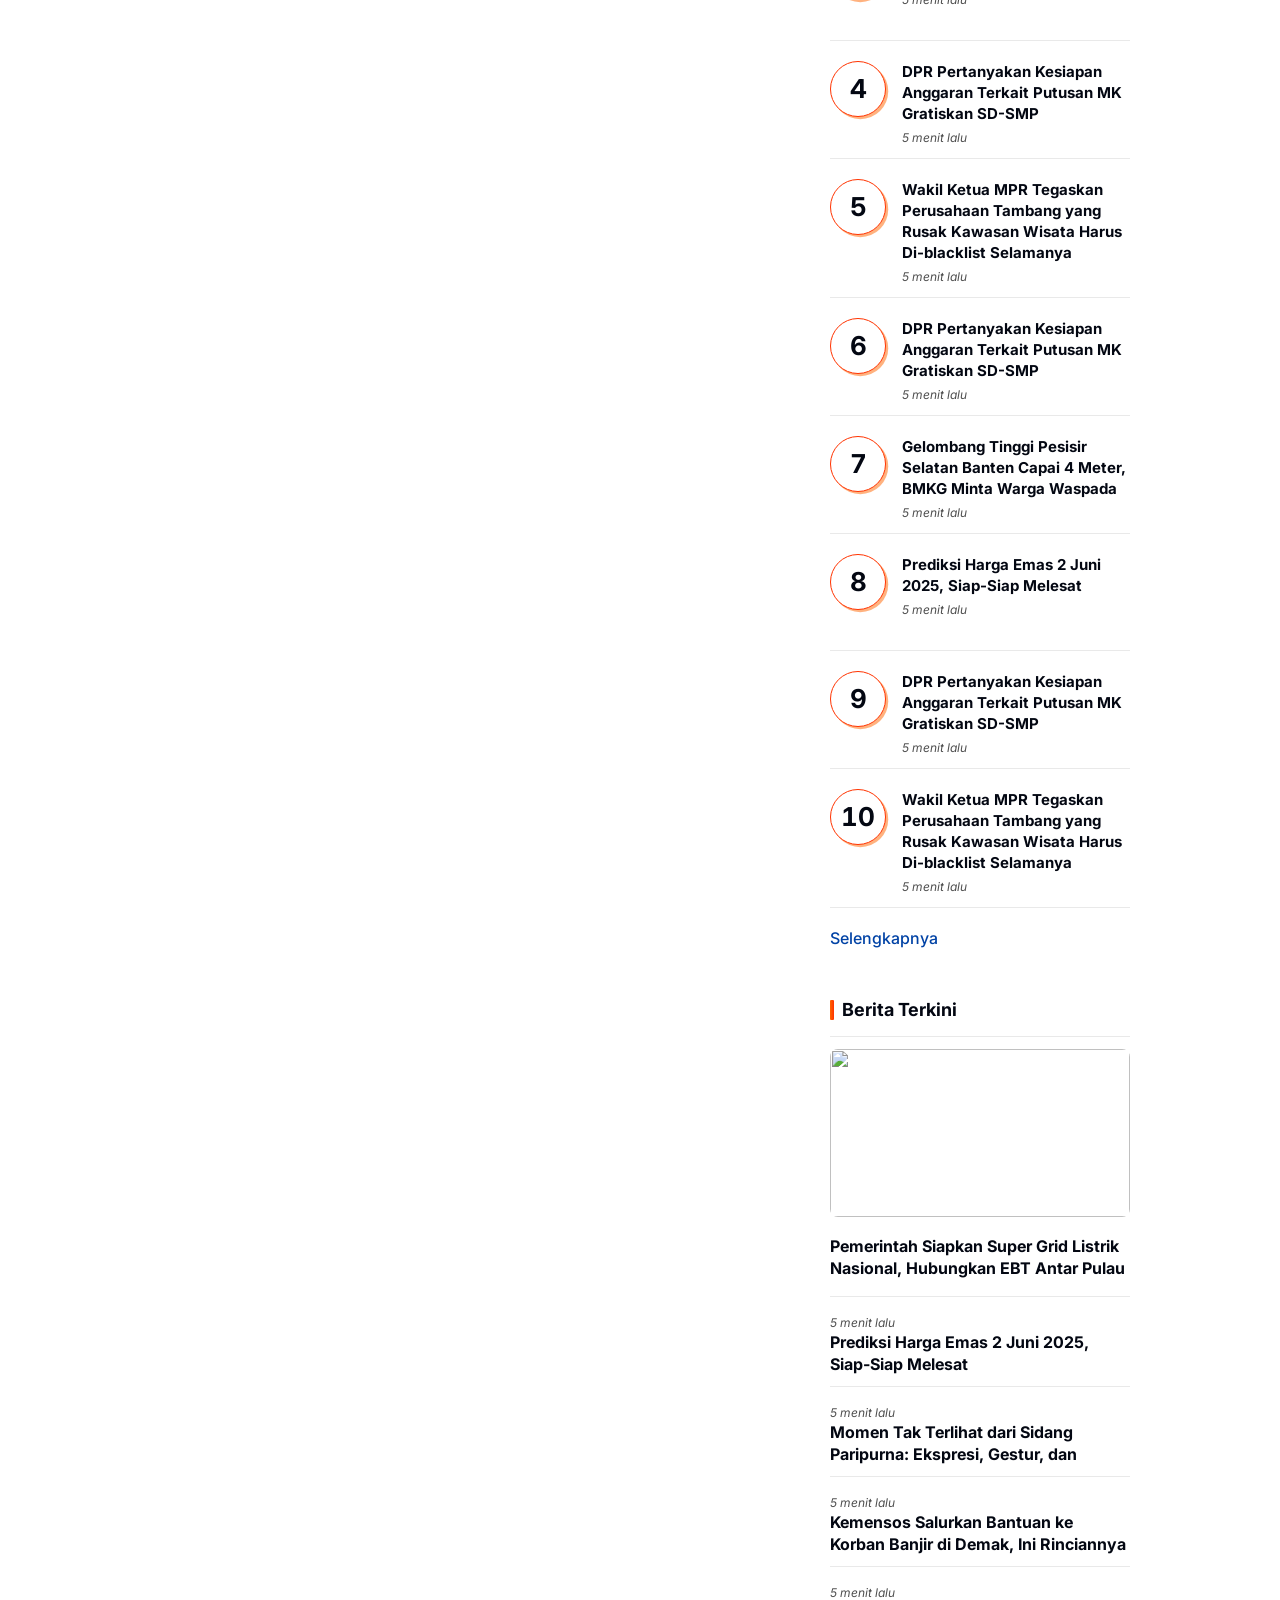
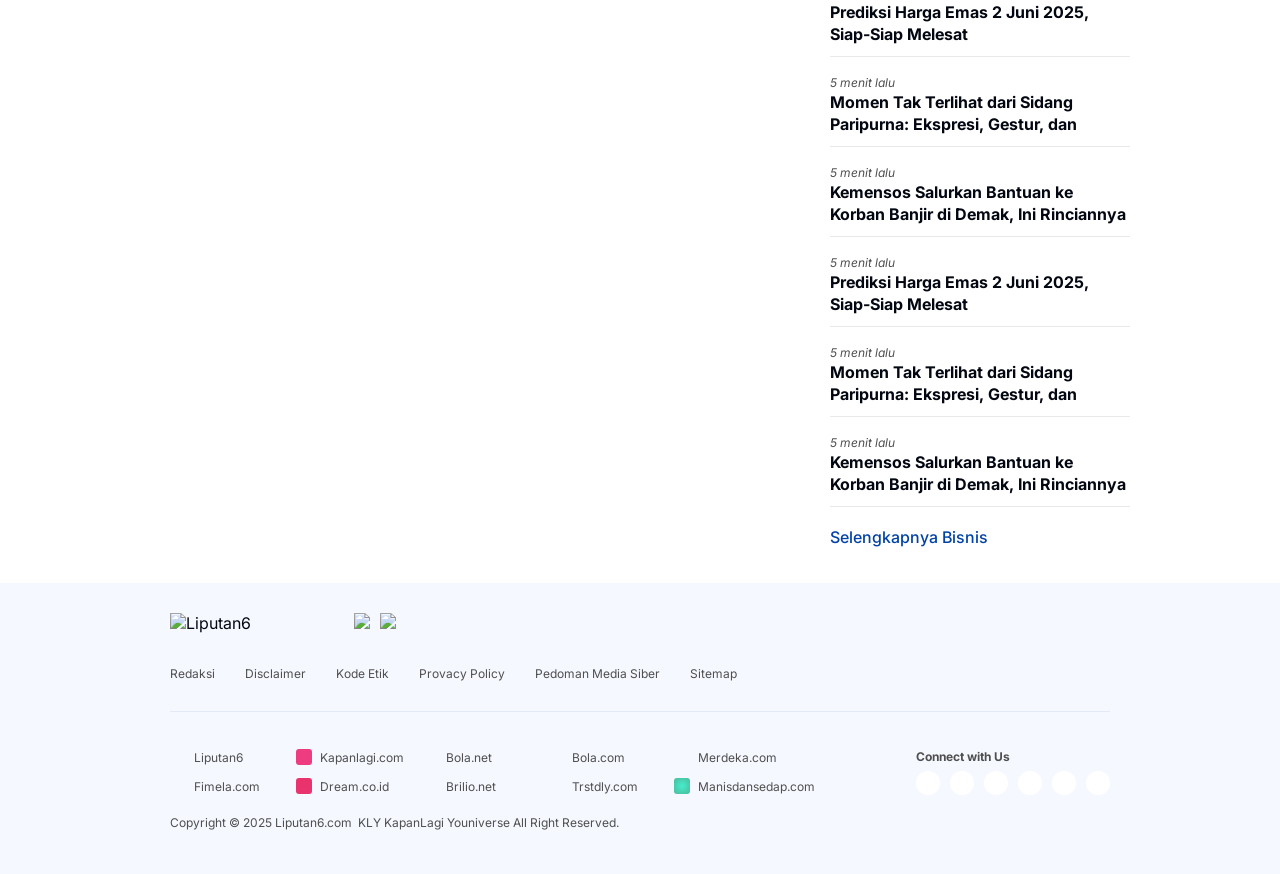
==== commit 2b97c61e: "Polish footer logos, sticky Islami nav, and animated search" ====
--- a/index.html
+++ b/index.html
@@ -1 +1 @@
-<!doctype html><html><head><meta charset="utf-8"><meta http-equiv="refresh" content="0; url=./prototype-v2.html"><meta name="viewport" content="width=device-width,initial-scale=1"><title>Al-Qur'an Liputan6</title></head><body><script>location.replace('./prototype-v2.html')</script></body></html>+<!doctype html><html lang="id"><head><meta charset="utf-8"><meta name="viewport" content="width=device-width,initial-scale=1"><title>Al-Qur'an Liputan6</title><style>html,body{margin:0;min-height:100%;background:#fff}</style></head><body><script>(async()=>{let html=await(await fetch('./prototype-v2.html?v=3')).text();const css=`<style>@property --searchAngle{syntax:'<angle>';initial-value:0deg;inherits:false}@keyframes searchRing{to{--searchAngle:360deg}}.header-search{position:relative!important;padding:3px!important;border:2px solid transparent!important;background:linear-gradient(#fff,#fff) padding-box,conic-gradient(from var(--searchAngle),#ff3300 0deg,#ff934b 80deg,#0042a5 180deg,#5865f2 260deg,#ff3300 360deg) border-box!important;animation:searchRing 5.5s linear infinite!important;box-shadow:0 0 18px rgba(0,66,165,.06)!important}.channel-nav.is-sticky{position:fixed!important;top:0;left:0;right:0;z-index:60;box-shadow:0 4px 14px rgba(3,7,18,.08)}.header.is-returning{position:fixed!important;top:0;left:0;right:0;z-index:70;background:#fff;box-shadow:0 8px 24px rgba(3,7,18,.08)}.header-spacer{height:0}.header-spacer.active{height:184px}.network span{display:flex!important;align-items:center!important;gap:8px!important}.network-logo{width:16px;height:16px;min-width:16px;display:inline-flex;align-items:center;justify-content:center;border-radius:3px;overflow:hidden}.network-logo img{display:block;width:16px;height:16px;object-fit:contain}.network-logo.kapanlagi{background:#ee3c80}.network-logo.dream{background:#e8336c}.network-logo.manis{background:radial-gradient(circle,#46edcd,#4bba99)}.network-logo.kapanlagi img,.network-logo.dream img,.network-logo.manis img{width:11px;height:11px}@media(max-width:900px){.header.is-returning{position:static!important}.channel-nav.is-sticky{position:sticky!important}.header-spacer.active{height:0}}</style>`;html=html.replace('</head>',css+'</head>');html=html.replace('</header>','</header><div id="headerSpacer" class="header-spacer"></div>');const network=`<div class="footer-lower"><div class="network"><span><i class="network-logo"><img src="https://www.figma.com/api/mcp/asset/f4392215-0734-4a07-8d30-601caa69d0ed.svg"></i>Liputan6</span><span><i class="network-logo kapanlagi"><img src="https://www.figma.com/api/mcp/asset/f71f8e9b-7bc2-4f3c-a512-9f36e0ca03b4.svg"></i>Kapanlagi.com</span><span><i class="network-logo"><img src="https://www.figma.com/api/mcp/asset/76c62d48-f262-42b4-a5de-dcc64639f153.svg"></i>Bola.net</span><span><i class="network-logo"><img src="https://www.figma.com/api/mcp/asset/76c62d48-f262-42b4-a5de-dcc64639f153.svg"></i>Bola.com</span><span><i class="network-logo"><img src="https://www.figma.com/api/mcp/asset/76c62d48-f262-42b4-a5de-dcc64639f153.svg"></i>Merdeka.com</span><span><i class="network-logo"><img src="https://www.figma.com/api/mcp/asset/49a52fc0-3389-4090-aa9b-58f48004f9f4.svg"></i>Fimela.com</span><span><i class="network-logo dream"><img src="https://www.figma.com/api/mcp/asset/7658731f-bfeb-4299-b045-aa1ab83a25be.svg"></i>Dream.co.id</span><span><i class="network-logo"><img src="https://www.figma.com/api/mcp/asset/372b44d8-4d59-452d-ba0d-a22ccbbe4f88.svg"></i>Brilio.net</span><span><i class="network-logo"><img src="https://www.figma.com/api/mcp/asset/49a52fc0-3389-4090-aa9b-58f48004f9f4.svg"></i>Trstdly.com</span><span><i class="network-logo manis"><img src="https://www.figma.com/api/mcp/asset/7a67687e-9291-4524-a1a2-727d68126d4f.svg"></i>Manisdansedap.com</span></div><div class="connect">`;html=html.replace(/<div class="footer-lower"><div class="network">[\s\S]*?<\/div><div class="connect">/,network);const js=`<script>window.addEventListener('DOMContentLoaded',()=>{const h=document.querySelector('.header'),c=document.querySelector('.channel-nav'),s=document.getElementById('headerSpacer');let last=window.scrollY;function sync(){const y=window.scrollY,up=y<last;if(y<8){h.classList.remove('is-returning');c.classList.remove('is-sticky');s.classList.remove('active')}else if(up){c.classList.remove('is-sticky');h.classList.add('is-returning');s.classList.add('active')}else{h.classList.remove('is-returning');s.classList.remove('active');if(y>128)c.classList.add('is-sticky')}last=Math.max(y,0)}window.addEventListener('scroll',sync,{passive:true});sync()});<\/script>`;html=html.replace('</body>',js+'</body>');document.open();document.write(html);document.close()})()</script></body></html>
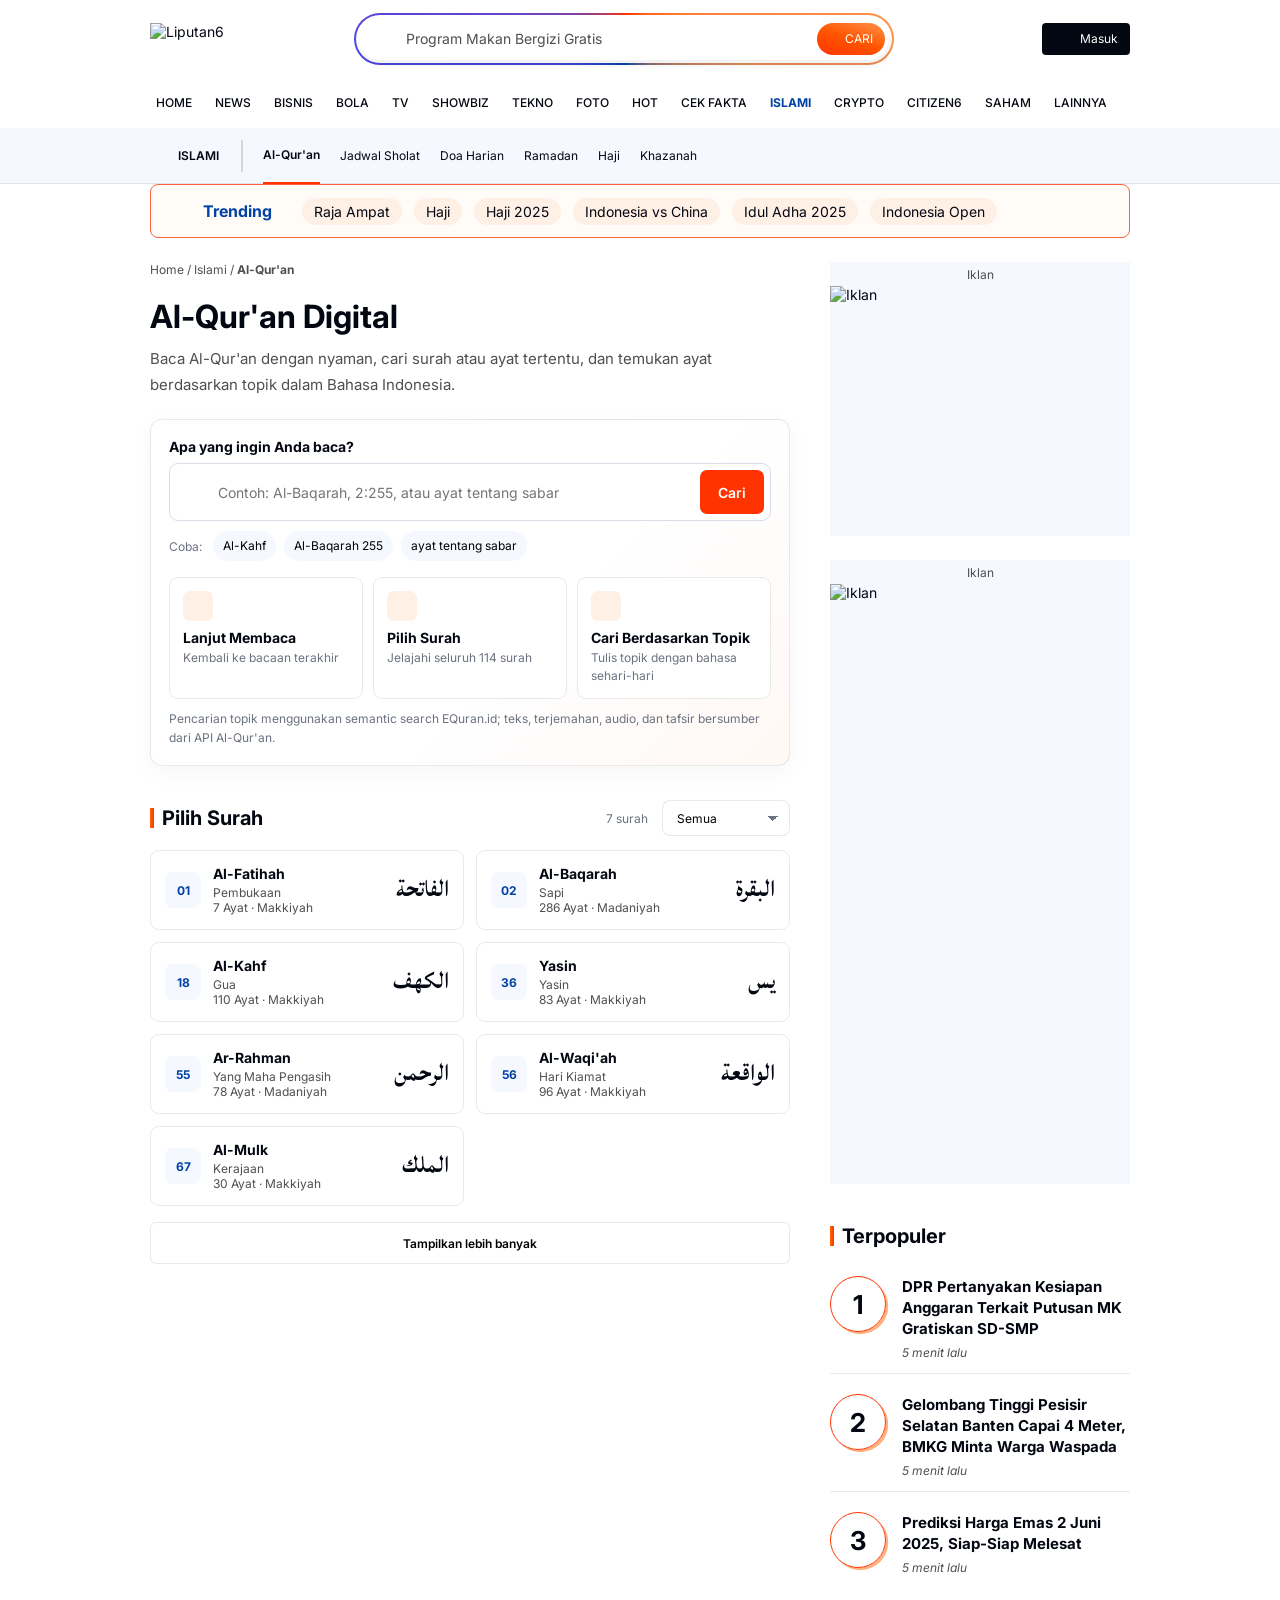
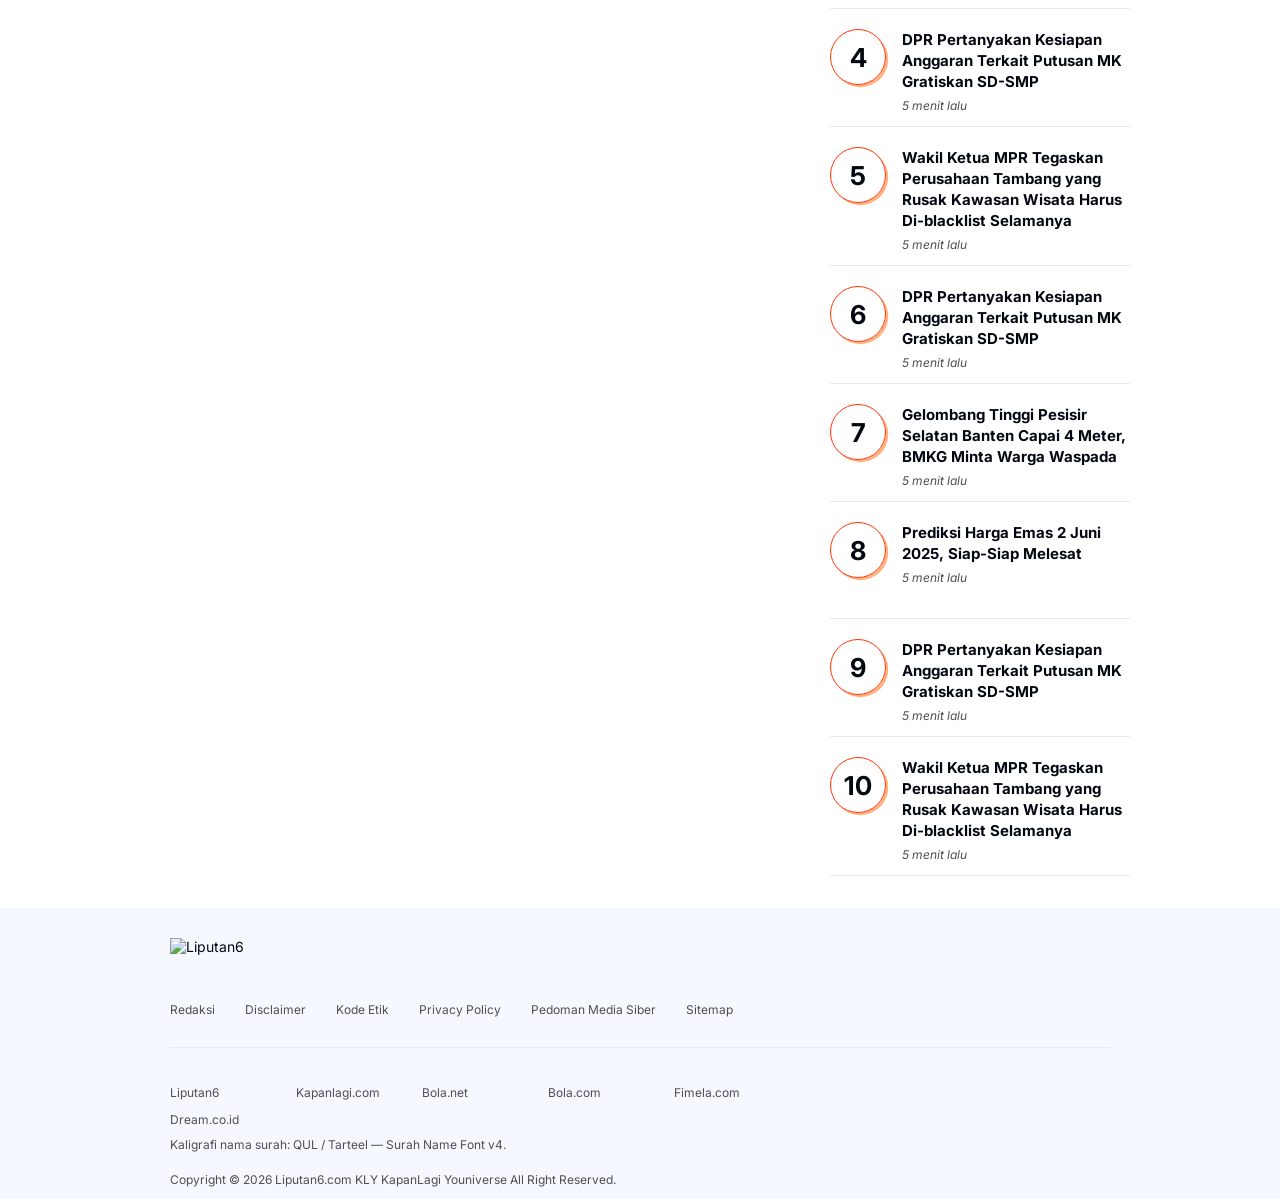
==== commit 506dbb02: "Point root entry to Quran prototype v6" ====
--- a/index.html
+++ b/index.html
@@ -1 +1 @@
-<!doctype html><html lang="id"><head><meta charset="utf-8"><meta name="viewport" content="width=device-width,initial-scale=1"><title>Al-Qur'an Liputan6</title><style>html,body{margin:0;min-height:100%;background:#fff}</style></head><body><script>(async()=>{let html=await(await fetch('./prototype-v2.html?v=3')).text();const css=`<style>@property --searchAngle{syntax:'<angle>';initial-value:0deg;inherits:false}@keyframes searchRing{to{--searchAngle:360deg}}.header-search{position:relative!important;padding:3px!important;border:2px solid transparent!important;background:linear-gradient(#fff,#fff) padding-box,conic-gradient(from var(--searchAngle),#ff3300 0deg,#ff934b 80deg,#0042a5 180deg,#5865f2 260deg,#ff3300 360deg) border-box!important;animation:searchRing 5.5s linear infinite!important;box-shadow:0 0 18px rgba(0,66,165,.06)!important}.channel-nav.is-sticky{position:fixed!important;top:0;left:0;right:0;z-index:60;box-shadow:0 4px 14px rgba(3,7,18,.08)}.header.is-returning{position:fixed!important;top:0;left:0;right:0;z-index:70;background:#fff;box-shadow:0 8px 24px rgba(3,7,18,.08)}.header-spacer{height:0}.header-spacer.active{height:184px}.network span{display:flex!important;align-items:center!important;gap:8px!important}.network-logo{width:16px;height:16px;min-width:16px;display:inline-flex;align-items:center;justify-content:center;border-radius:3px;overflow:hidden}.network-logo img{display:block;width:16px;height:16px;object-fit:contain}.network-logo.kapanlagi{background:#ee3c80}.network-logo.dream{background:#e8336c}.network-logo.manis{background:radial-gradient(circle,#46edcd,#4bba99)}.network-logo.kapanlagi img,.network-logo.dream img,.network-logo.manis img{width:11px;height:11px}@media(max-width:900px){.header.is-returning{position:static!important}.channel-nav.is-sticky{position:sticky!important}.header-spacer.active{height:0}}</style>`;html=html.replace('</head>',css+'</head>');html=html.replace('</header>','</header><div id="headerSpacer" class="header-spacer"></div>');const network=`<div class="footer-lower"><div class="network"><span><i class="network-logo"><img src="https://www.figma.com/api/mcp/asset/f4392215-0734-4a07-8d30-601caa69d0ed.svg"></i>Liputan6</span><span><i class="network-logo kapanlagi"><img src="https://www.figma.com/api/mcp/asset/f71f8e9b-7bc2-4f3c-a512-9f36e0ca03b4.svg"></i>Kapanlagi.com</span><span><i class="network-logo"><img src="https://www.figma.com/api/mcp/asset/76c62d48-f262-42b4-a5de-dcc64639f153.svg"></i>Bola.net</span><span><i class="network-logo"><img src="https://www.figma.com/api/mcp/asset/76c62d48-f262-42b4-a5de-dcc64639f153.svg"></i>Bola.com</span><span><i class="network-logo"><img src="https://www.figma.com/api/mcp/asset/76c62d48-f262-42b4-a5de-dcc64639f153.svg"></i>Merdeka.com</span><span><i class="network-logo"><img src="https://www.figma.com/api/mcp/asset/49a52fc0-3389-4090-aa9b-58f48004f9f4.svg"></i>Fimela.com</span><span><i class="network-logo dream"><img src="https://www.figma.com/api/mcp/asset/7658731f-bfeb-4299-b045-aa1ab83a25be.svg"></i>Dream.co.id</span><span><i class="network-logo"><img src="https://www.figma.com/api/mcp/asset/372b44d8-4d59-452d-ba0d-a22ccbbe4f88.svg"></i>Brilio.net</span><span><i class="network-logo"><img src="https://www.figma.com/api/mcp/asset/49a52fc0-3389-4090-aa9b-58f48004f9f4.svg"></i>Trstdly.com</span><span><i class="network-logo manis"><img src="https://www.figma.com/api/mcp/asset/7a67687e-9291-4524-a1a2-727d68126d4f.svg"></i>Manisdansedap.com</span></div><div class="connect">`;html=html.replace(/<div class="footer-lower"><div class="network">[\s\S]*?<\/div><div class="connect">/,network);const js=`<script>window.addEventListener('DOMContentLoaded',()=>{const h=document.querySelector('.header'),c=document.querySelector('.channel-nav'),s=document.getElementById('headerSpacer');let last=window.scrollY;function sync(){const y=window.scrollY,up=y<last;if(y<8){h.classList.remove('is-returning');c.classList.remove('is-sticky');s.classList.remove('active')}else if(up){c.classList.remove('is-sticky');h.classList.add('is-returning');s.classList.add('active')}else{h.classList.remove('is-returning');s.classList.remove('active');if(y>128)c.classList.add('is-sticky')}last=Math.max(y,0)}window.addEventListener('scroll',sync,{passive:true});sync()});<\/script>`;html=html.replace('</body>',js+'</body>');document.open();document.write(html);document.close()})()</script></body></html>+<!doctype html><html><head><meta charset="utf-8"><meta name="viewport" content="width=device-width,initial-scale=1"><title>Al-Qur'an Liputan6</title><script>location.replace('./prototype-v6.html'+location.search+location.hash)</script></head><body></body></html>
